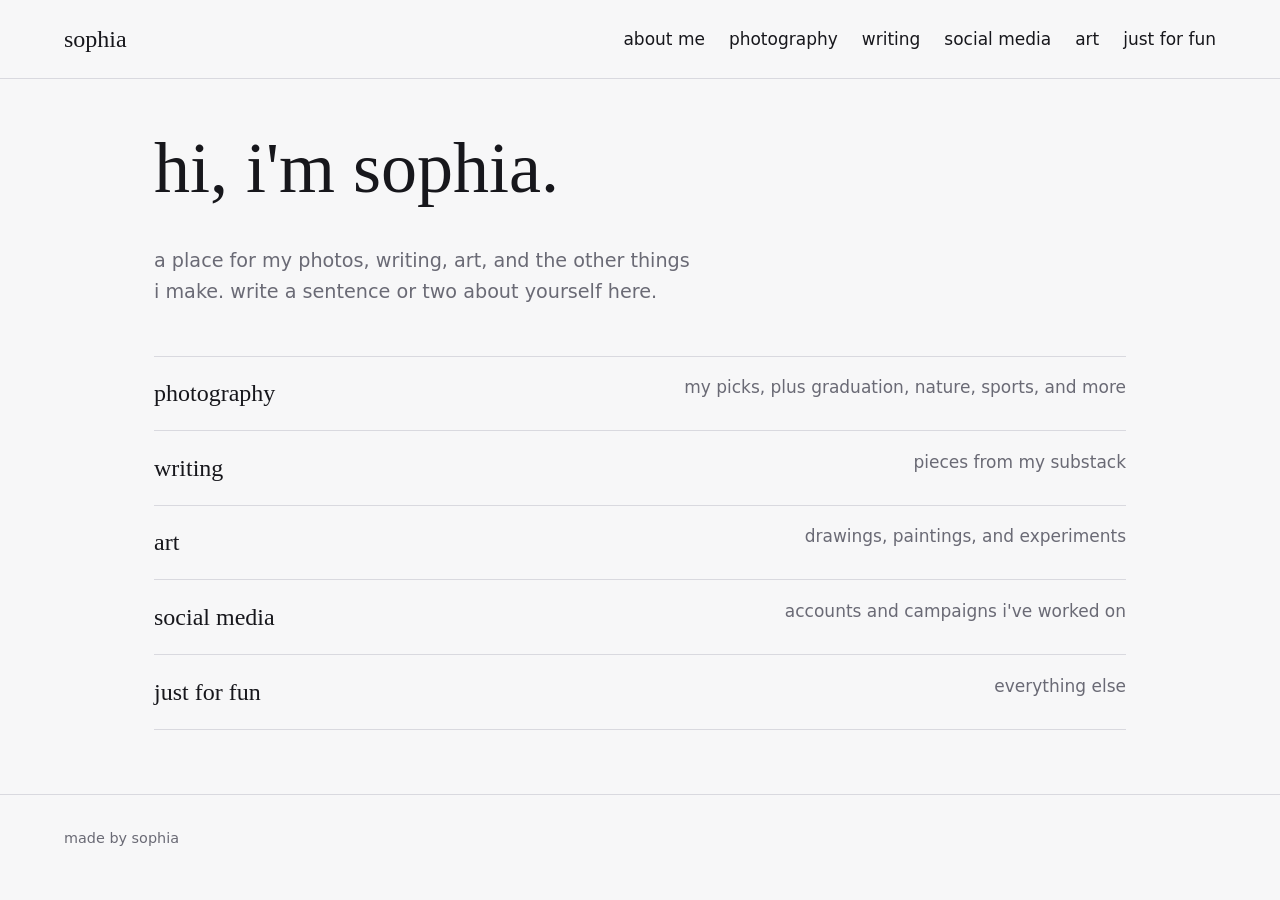
==== index.html @ 0aa92be3 "bare bones site" ====
<!doctype html>
<html lang="en">
<head>
<meta charset="utf-8">
<meta name="viewport" content="width=device-width, initial-scale=1">
<title>sophia</title>
<link rel="stylesheet" href="css/style.css">
</head>
<body>
<header class="site">
<a class="logo" href="index.html">sophia</a>
<nav aria-label="main"><ul>
<li><a href="about.html">about me</a></li>
<li class="has-sub"><a href="photography.html">photography</a><ul><li><a href="photography.html#picks">my picks</a></li><li><a href="photography.html#all">all</a></li><li><a href="photography.html#graduation">graduation</a></li><li><a href="photography.html#nature">nature & still life</a></li><li><a href="photography.html#sports">sports</a></li></ul></li>
<li><a href="writing.html">writing</a></li>
<li><a href="social-media.html">social media</a></li>
<li><a href="art.html">art</a></li>
<li><a href="just-for-fun.html">just for fun</a></li>
</ul></nav>
</header>
<main>
<h1>hi, i'm sophia.</h1>
<p class="lead">a place for my photos, writing, art, and the other things i make. write a sentence or two about yourself here.</p>
<div class="sections">
<a href="photography.html#picks"><strong>photography</strong><span>my picks, plus graduation, nature, sports, and more</span></a>
<a href="writing.html"><strong>writing</strong><span>pieces from my substack</span></a>
<a href="art.html"><strong>art</strong><span>drawings, paintings, and experiments</span></a>
<a href="social-media.html"><strong>social media</strong><span>accounts and campaigns i've worked on</span></a>
<a href="just-for-fun.html"><strong>just for fun</strong><span>everything else</span></a>
</div>
</main>
<footer class="site">made by sophia</footer>

</body>
</html>
---- css/style.css ----
:root{--bg:#f7f7f8;--ink:#17171c;--muted:#6a6a75;--line:#d9d9df;--accent:#2f3fb8}
*{box-sizing:border-box}
body{margin:0;background:var(--bg);color:var(--ink);font:17px/1.6 system-ui,-apple-system,"Segoe UI",sans-serif;text-transform:lowercase}
a{color:inherit}
a:hover,a:focus-visible{color:var(--accent)}
h1,h2,h3{font-family:Georgia,"Iowan Old Style",serif;font-weight:400;line-height:1.15;margin:0 0 .5em}
h1{font-size:clamp(2.4rem,7vw,4.5rem)}
h2{font-size:1.6rem}
header.site{display:flex;justify-content:space-between;align-items:center;flex-wrap:wrap;gap:1rem;padding:1.25rem 5vw;border-bottom:1px solid var(--line)}
.logo{font-family:Georgia,serif;font-size:1.5rem;text-decoration:none}
nav ul{list-style:none;margin:0;padding:0;display:flex;gap:1.5rem;flex-wrap:wrap}
nav a{text-decoration:none}
nav a[aria-current]{border-bottom:1px solid var(--ink)}
.has-sub{position:relative}
.has-sub ul{display:none;position:absolute;top:100%;left:-.75rem;flex-direction:column;gap:.25rem;background:var(--bg);border:1px solid var(--line);padding:.75rem;min-width:12rem;z-index:5}
.has-sub:hover ul,.has-sub:focus-within ul{display:flex}
main{max-width:1100px;margin:0 auto;padding:3rem 5vw 4rem}
.lead{font-size:1.2rem;color:var(--muted);max-width:34rem}
.sections{margin-top:3rem}
.sections a{display:flex;justify-content:space-between;gap:1rem;padding:1.1rem 0;border-top:1px solid var(--line);text-decoration:none}
.sections a:last-child{border-bottom:1px solid var(--line)}
.sections strong{font-family:Georgia,serif;font-size:1.5rem;font-weight:400}
.sections span{color:var(--muted);text-align:right}
.filters{display:flex;flex-wrap:wrap;gap:.5rem;margin:1.5rem 0 2rem}
.filters button{font:inherit;text-transform:lowercase;background:none;color:var(--ink);border:1px solid var(--line);padding:.35rem .9rem;border-radius:999px;cursor:pointer}
.filters button[aria-pressed="true"]{background:var(--ink);color:var(--bg);border-color:var(--ink)}
.gallery{display:grid;grid-template-columns:repeat(auto-fill,minmax(240px,1fr));gap:1.25rem;margin-top:2rem}
.filters + .gallery{margin-top:0}
.gallery figure{margin:0}
.gallery img{display:block;width:100%;aspect-ratio:4/3;object-fit:cover;background:#e4e4e8}
figcaption{font-size:.9rem;color:var(--muted);margin-top:.4rem}
[hidden]{display:none!important}
.entry{padding:1.5rem 0;border-top:1px solid var(--line)}
.entry p{margin:.25rem 0;color:var(--muted)}
footer.site{padding:2rem 5vw;border-top:1px solid var(--line);color:var(--muted);font-size:.9rem}
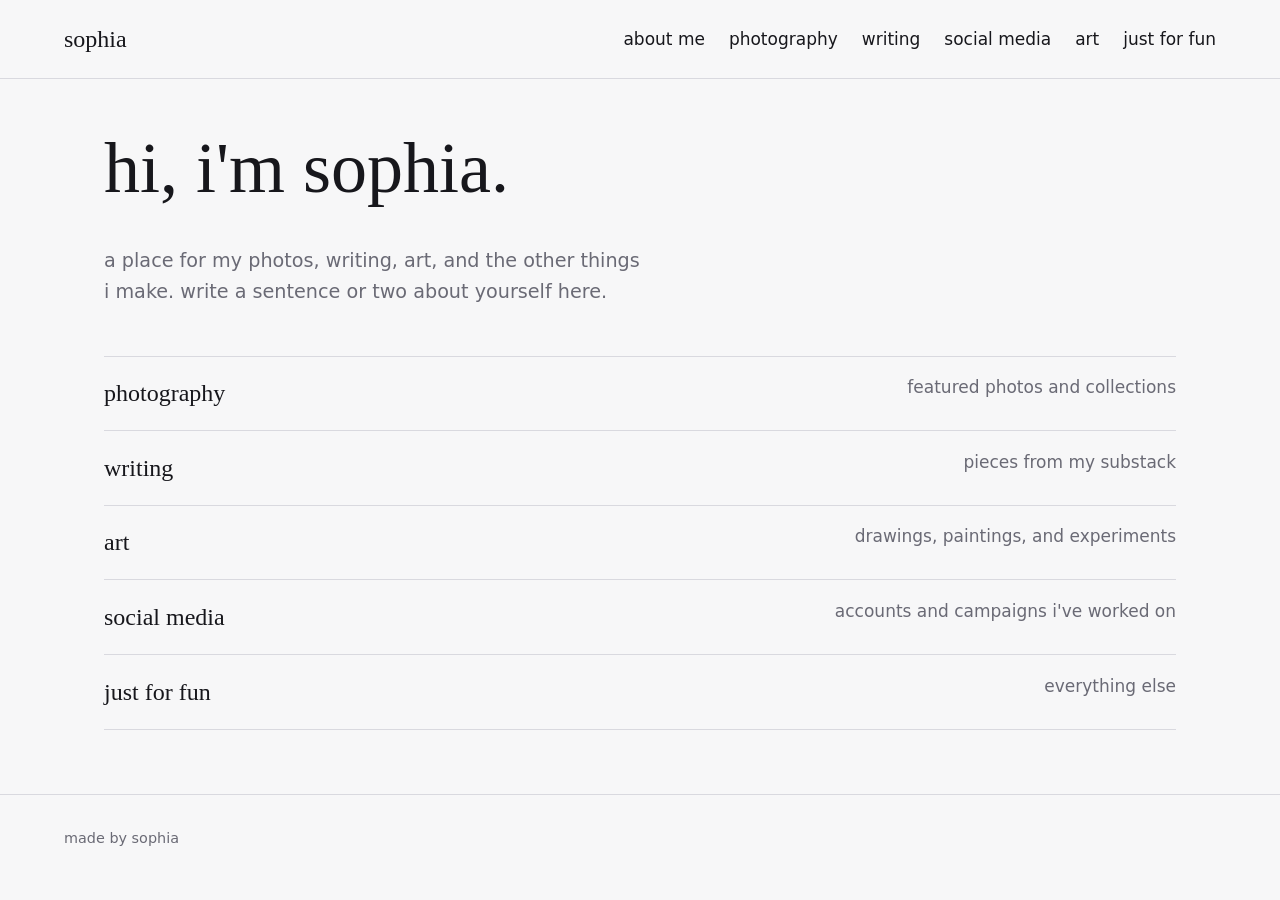
==== commit bfccb4d2: "updated photo format" ====
--- a/index.html
+++ b/index.html
@@ -6,12 +6,12 @@
 <title>sophia</title>
 <link rel="stylesheet" href="css/style.css">
 </head>
-<body>
+<body data-page="">
 <header class="site">
 <a class="logo" href="index.html">sophia</a>
 <nav aria-label="main"><ul>
 <li><a href="about.html">about me</a></li>
-<li class="has-sub"><a href="photography.html">photography</a><ul><li><a href="photography.html#picks">my picks</a></li><li><a href="photography.html#all">all</a></li><li><a href="photography.html#graduation">graduation</a></li><li><a href="photography.html#nature">nature & still life</a></li><li><a href="photography.html#sports">sports</a></li></ul></li>
+<li><a href="photography.html">photography</a></li>
 <li><a href="writing.html">writing</a></li>
 <li><a href="social-media.html">social media</a></li>
 <li><a href="art.html">art</a></li>
@@ -22,7 +22,7 @@
 <h1>hi, i'm sophia.</h1>
 <p class="lead">a place for my photos, writing, art, and the other things i make. write a sentence or two about yourself here.</p>
 <div class="sections">
-<a href="photography.html#picks"><strong>photography</strong><span>my picks, plus graduation, nature, sports, and more</span></a>
+<a href="photography.html"><strong>photography</strong><span>featured photos and collections</span></a>
 <a href="writing.html"><strong>writing</strong><span>pieces from my substack</span></a>
 <a href="art.html"><strong>art</strong><span>drawings, paintings, and experiments</span></a>
 <a href="social-media.html"><strong>social media</strong><span>accounts and campaigns i've worked on</span></a>
--- a/css/style.css
+++ b/css/style.css
@@ -1,4 +1,4 @@
-:root{--bg:#f7f7f8;--ink:#17171c;--muted:#6a6a75;--line:#d9d9df;--accent:#2f3fb8}
+:root{--bg:#f7f7f8;--ink:#17171c;--muted:#6a6a75;--line:#d9d9df;--accent:#2f3fb8;--gap:12px}
 *{box-sizing:border-box}
 body{margin:0;background:var(--bg);color:var(--ink);font:17px/1.6 system-ui,-apple-system,"Segoe UI",sans-serif;text-transform:lowercase}
 a{color:inherit}
@@ -11,25 +11,36 @@
 nav ul{list-style:none;margin:0;padding:0;display:flex;gap:1.5rem;flex-wrap:wrap}
 nav a{text-decoration:none}
 nav a[aria-current]{border-bottom:1px solid var(--ink)}
-.has-sub{position:relative}
-.has-sub ul{display:none;position:absolute;top:100%;left:-.75rem;flex-direction:column;gap:.25rem;background:var(--bg);border:1px solid var(--line);padding:.75rem;min-width:12rem;z-index:5}
-.has-sub:hover ul,.has-sub:focus-within ul{display:flex}
-main{max-width:1100px;margin:0 auto;padding:3rem 5vw 4rem}
+main{max-width:1200px;margin:0 auto;padding:3rem 5vw 4rem}
 .lead{font-size:1.2rem;color:var(--muted);max-width:34rem}
 .sections{margin-top:3rem}
 .sections a{display:flex;justify-content:space-between;gap:1rem;padding:1.1rem 0;border-top:1px solid var(--line);text-decoration:none}
 .sections a:last-child{border-bottom:1px solid var(--line)}
 .sections strong{font-family:Georgia,serif;font-size:1.5rem;font-weight:400}
 .sections span{color:var(--muted);text-align:right}
-.filters{display:flex;flex-wrap:wrap;gap:.5rem;margin:1.5rem 0 2rem}
-.filters button{font:inherit;text-transform:lowercase;background:none;color:var(--ink);border:1px solid var(--line);padding:.35rem .9rem;border-radius:999px;cursor:pointer}
-.filters button[aria-pressed="true"]{background:var(--ink);color:var(--bg);border-color:var(--ink)}
-.gallery{display:grid;grid-template-columns:repeat(auto-fill,minmax(240px,1fr));gap:1.25rem;margin-top:2rem}
-.filters + .gallery{margin-top:0}
-.gallery figure{margin:0}
-.gallery img{display:block;width:100%;aspect-ratio:4/3;object-fit:cover;background:#e4e4e8}
-figcaption{font-size:.9rem;color:var(--muted);margin-top:.4rem}
+.justified{display:flex;flex-wrap:wrap;gap:var(--gap)}
+.justified::after{content:"";flex-grow:999}
+.justified a{display:block}
+.justified img{display:block;width:100%;height:auto}
+.slider{position:relative;overflow:hidden;margin:2rem 0 3rem;background:#e9e9ec}
+.track{display:flex;transition:transform .7s ease}
+.slide{flex:none;width:100%;height:min(70vh,560px);display:flex;justify-content:center;align-items:center}
+.slide img{max-width:100%;max-height:100%;object-fit:contain}
+.slider button{position:absolute;top:50%;transform:translateY(-50%);width:2.75rem;height:2.75rem;border:0;border-radius:50%;background:rgba(247,247,248,.85);color:var(--ink);font-size:1.6rem;line-height:1;cursor:pointer}
+.slider .prev{left:.75rem}.slider .next{right:.75rem}
+.row{margin-bottom:2.5rem}
+.rowhead{display:flex;justify-content:space-between;align-items:baseline;gap:1rem}
+.strip{display:flex;gap:var(--gap);overflow-x:auto;padding-bottom:.5rem}
+.strip a{flex:none}
+.strip img{display:block;height:200px;width:auto}
+.controls{display:flex;flex-wrap:wrap;gap:1rem;margin:1.5rem 0 2rem}
+select{font:inherit;text-transform:lowercase;color:var(--ink);background:var(--bg);border:1px solid var(--line);border-radius:6px;padding:.35rem .6rem}
+.big{display:block;max-width:100%;max-height:80vh;width:auto;height:auto;margin:1.5rem 0}
+dl{display:grid;grid-template-columns:max-content 1fr;gap:.25rem 1.5rem;margin:1rem 0;color:var(--muted)}
+dt{color:var(--ink)}dd{margin:0}
+.desc{max-width:40rem;white-space:pre-line}
 [hidden]{display:none!important}
 .entry{padding:1.5rem 0;border-top:1px solid var(--line)}
 .entry p{margin:.25rem 0;color:var(--muted)}
 footer.site{padding:2rem 5vw;border-top:1px solid var(--line);color:var(--muted);font-size:.9rem}
+@media (prefers-reduced-motion:reduce){.track{transition:none}}
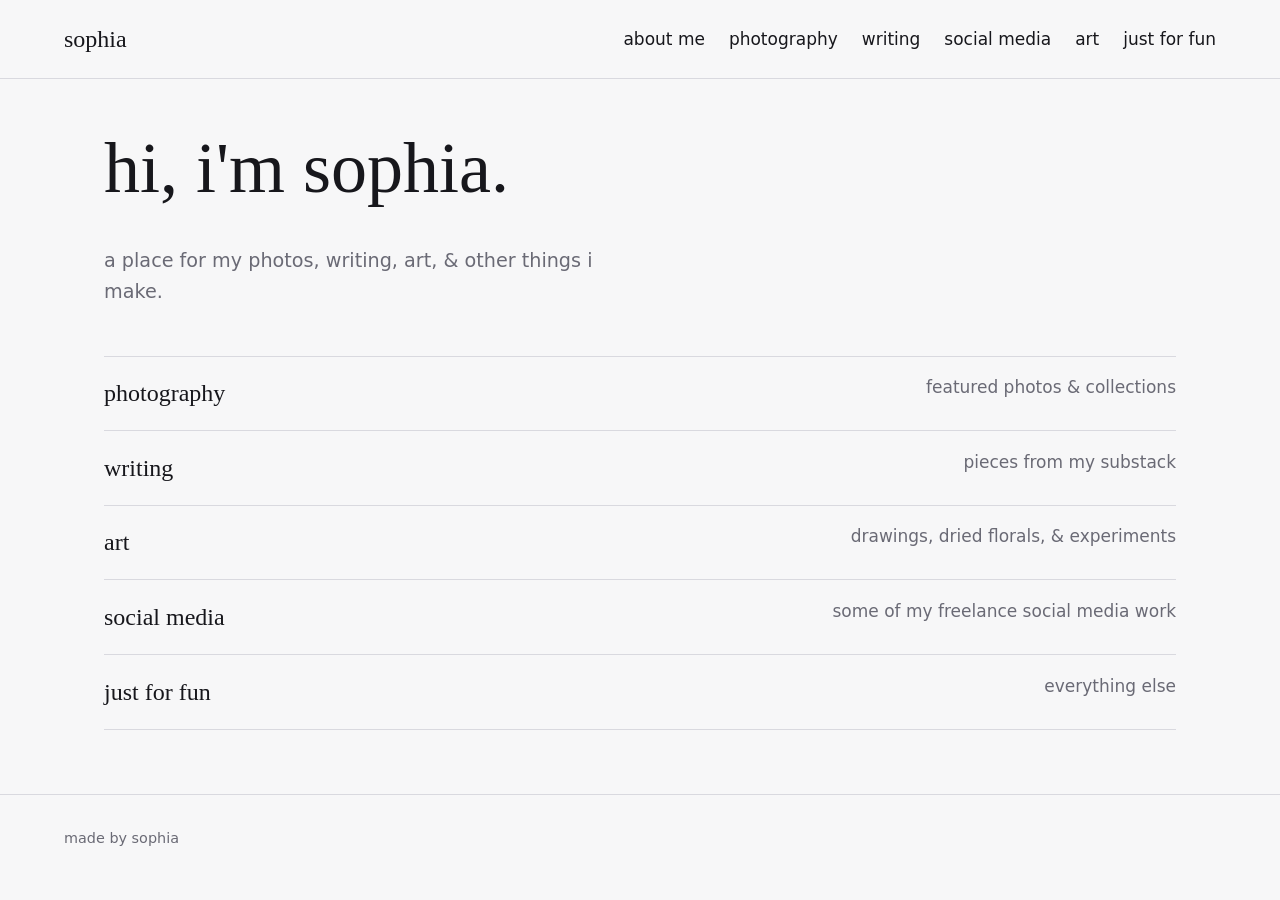
==== commit 386ae040: "photography page updated!!! - no more slider bars - cuter ui" ====
--- a/index.html
+++ b/index.html
@@ -20,16 +20,16 @@
 </header>
 <main>
 <h1>hi, i'm sophia.</h1>
-<p class="lead">a place for my photos, writing, art, and the other things i make. write a sentence or two about yourself here.</p>
+<p class="lead">a place for my photos, writing, art, & other things i make.</p>
 <div class="sections">
-<a href="photography.html"><strong>photography</strong><span>featured photos and collections</span></a>
+<a href="photography.html"><strong>photography</strong><span>featured photos & collections</span></a>
 <a href="writing.html"><strong>writing</strong><span>pieces from my substack</span></a>
-<a href="art.html"><strong>art</strong><span>drawings, paintings, and experiments</span></a>
-<a href="social-media.html"><strong>social media</strong><span>accounts and campaigns i've worked on</span></a>
+<a href="art.html"><strong>art</strong><span>drawings, dried florals, & experiments</span></a>
+<a href="social-media.html"><strong>social media</strong><span>some of my freelance social media work</span></a>
 <a href="just-for-fun.html"><strong>just for fun</strong><span>everything else</span></a>
 </div>
 </main>
 <footer class="site">made by sophia</footer>
-
+<script src="js/nav.js"></script>
 </body>
 </html>
--- a/css/style.css
+++ b/css/style.css
@@ -22,17 +22,17 @@
 .justified::after{content:"";flex-grow:999}
 .justified a{display:block}
 .justified img{display:block;width:100%;height:auto}
-.slider{position:relative;overflow:hidden;margin:2rem 0 3rem;background:#e9e9ec}
+/*.slider{position:relative;overflow:hidden;margin:2rem 0 3rem;background:#e9e9ec}
 .track{display:flex;transition:transform .7s ease}
 .slide{flex:none;width:100%;height:min(70vh,560px);display:flex;justify-content:center;align-items:center}
 .slide img{max-width:100%;max-height:100%;object-fit:contain}
 .slider button{position:absolute;top:50%;transform:translateY(-50%);width:2.75rem;height:2.75rem;border:0;border-radius:50%;background:rgba(247,247,248,.85);color:var(--ink);font-size:1.6rem;line-height:1;cursor:pointer}
 .slider .prev{left:.75rem}.slider .next{right:.75rem}
-.row{margin-bottom:2.5rem}
 .rowhead{display:flex;justify-content:space-between;align-items:baseline;gap:1rem}
 .strip{display:flex;gap:var(--gap);overflow-x:auto;padding-bottom:.5rem}
 .strip a{flex:none}
-.strip img{display:block;height:200px;width:auto}
+.strip img{display:block;height:200px;width:auto}*/
+.row{margin-bottom:2.5rem}
 .controls{display:flex;flex-wrap:wrap;gap:1rem;margin:1.5rem 0 2rem}
 select{font:inherit;text-transform:lowercase;color:var(--ink);background:var(--bg);border:1px solid var(--line);border-radius:6px;padding:.35rem .6rem}
 .big{display:block;max-width:100%;max-height:80vh;width:auto;height:auto;margin:1.5rem 0}
@@ -44,3 +44,21 @@
 .entry p{margin:.25rem 0;color:var(--muted)}
 footer.site{padding:2rem 5vw;border-top:1px solid var(--line);color:var(--muted);font-size:.9rem}
 @media (prefers-reduced-motion:reduce){.track{transition:none}}
+.has-sub{position:relative}
+.has-sub ul{display:none;position:absolute;top:100%;left:-.75rem;flex-direction:column;gap:.25rem;background:var(--bg);border:1px solid var(--line);padding:.75rem;min-width:12rem;z-index:5}
+.has-sub:hover ul,.has-sub:focus-within ul{display:flex}
+
+.slider{--h:min(70vh,520px);position:relative;overflow:hidden;margin:2rem 0 3rem}
+.track{position:relative;display:flex;gap:var(--gap);transition:transform .7s ease}
+.slide{flex:none;max-width:100%;height:var(--h)}
+.slide img{display:block;height:100%;width:auto;max-width:100%;object-fit:contain}
+.slider button{position:absolute;top:50%;transform:translateY(-50%);z-index:2;background:none;border:0;padding:.25rem .75rem;color:#fff;font-size:3.5rem;line-height:1;cursor:pointer;text-shadow:0 0 8px rgba(0,0,0,.55)}
+.slider .prev{left:.25rem}
+.slider .next{right:.25rem}
+.row h2{margin-bottom:.5rem}
+.strip{display:flex;gap:var(--gap);overflow-x:auto;overflow-y:hidden;overscroll-behavior-x:contain;scrollbar-width:none;-ms-overflow-style:none}
+.strip::-webkit-scrollbar{display:none}
+.strip a{flex:none}
+.strip img{display:block;height:200px;width:auto}
+.strip .more{display:flex;align-items:center;justify-content:center;width:120px;height:200px;font-size:2.5rem;text-decoration:none;color:var(--muted)}
+.strip .more:hover{color:var(--accent)}
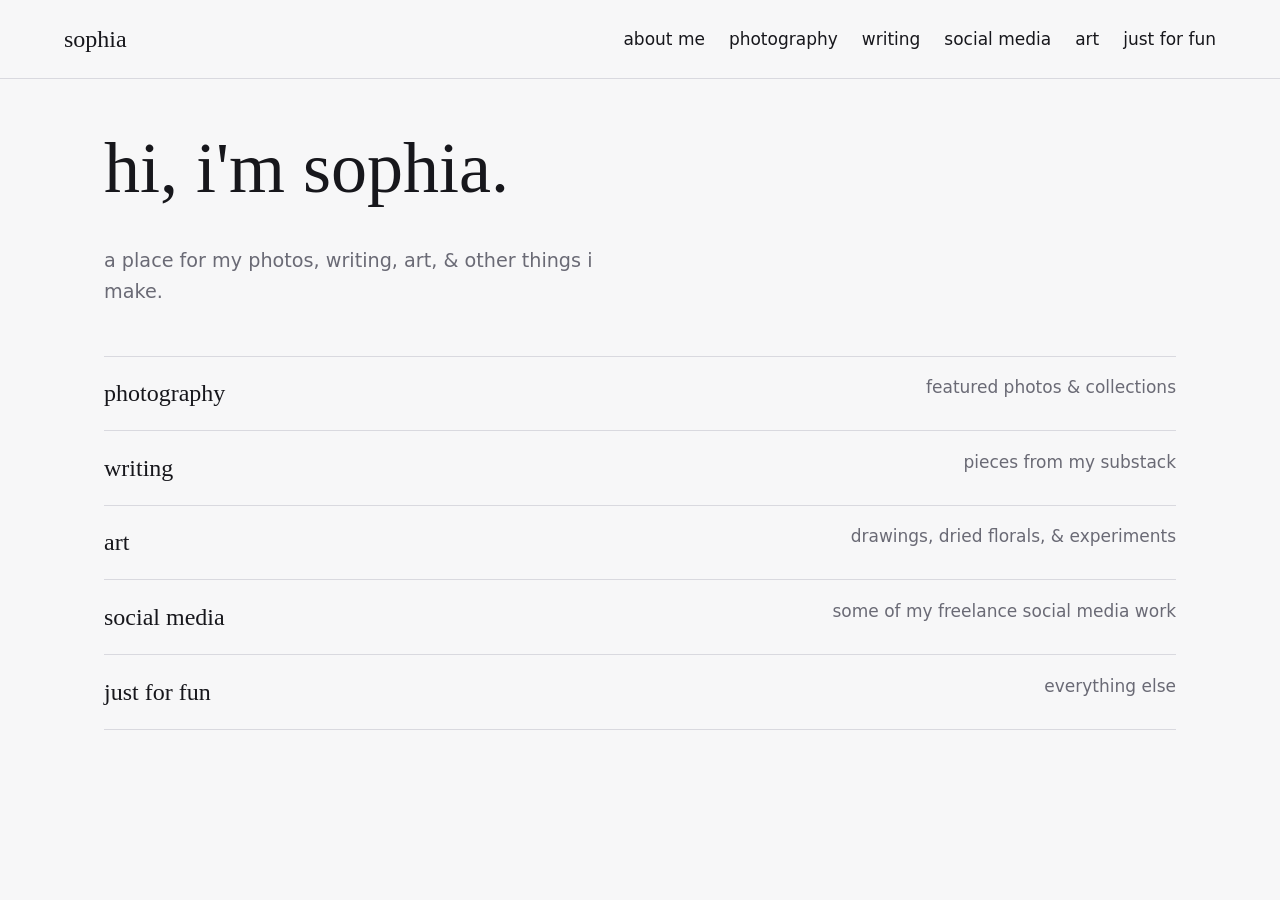
==== commit 1ca5e219: "new nav bar setup, substack auto-pull" ====
--- a/index.html
+++ b/index.html
@@ -5,19 +5,11 @@
 <meta name="viewport" content="width=device-width, initial-scale=1">
 <title>sophia</title>
 <link rel="stylesheet" href="css/style.css">
+<script src="js/data.js"></script>
+<script src="js/components.js"></script>
 </head>
 <body data-page="">
-<header class="site">
-<a class="logo" href="index.html">sophia</a>
-<nav aria-label="main"><ul>
-<li><a href="about.html">about me</a></li>
-<li><a href="photography.html">photography</a></li>
-<li><a href="writing.html">writing</a></li>
-<li><a href="social-media.html">social media</a></li>
-<li><a href="art.html">art</a></li>
-<li><a href="just-for-fun.html">just for fun</a></li>
-</ul></nav>
-</header>
+<site-header></site-header>
 <main>
 <h1>hi, i'm sophia.</h1>
 <p class="lead">a place for my photos, writing, art, & other things i make.</p>
@@ -29,7 +21,6 @@
 <a href="just-for-fun.html"><strong>just for fun</strong><span>everything else</span></a>
 </div>
 </main>
-<footer class="site">made by sophia</footer>
-<script src="js/nav.js"></script>
+<site-footer></site-footer>
 </body>
 </html>
--- a/css/style.css
+++ b/css/style.css
@@ -61,4 +61,5 @@
 .strip a{flex:none}
 .strip img{display:block;height:200px;width:auto}
 .strip .more{display:flex;align-items:center;justify-content:center;width:120px;height:200px;font-size:2.5rem;text-decoration:none;color:var(--muted)}
-.strip .more:hover{color:var(--accent)}+.strip .more:hover{color:var(--accent)}
+site-header,site-footer{display:block}
